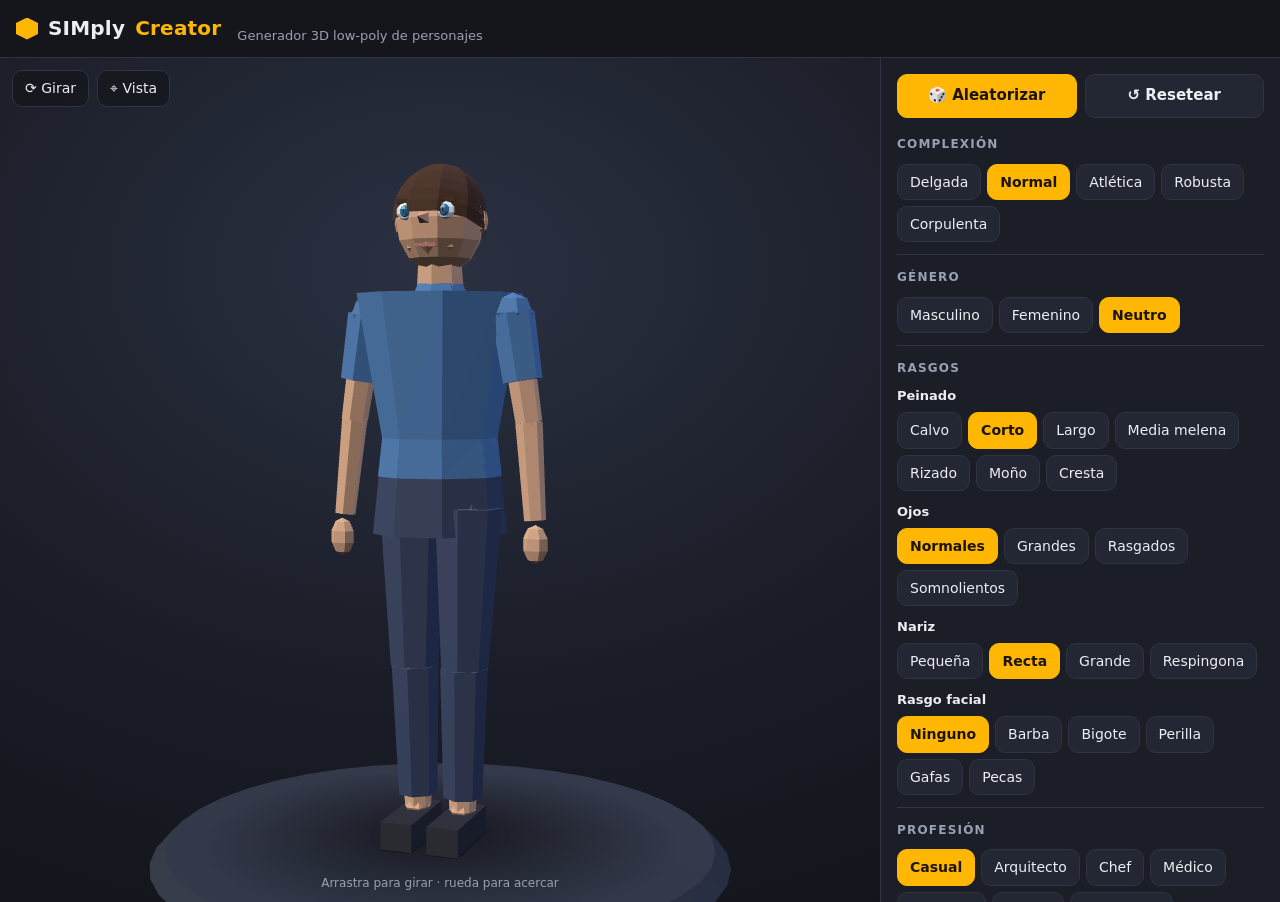
==== index.html @ 9134dbb1 "Añade SIMply Creator: generador 3D low-poly con exportación DXF/SVG - Escena Three.js con vista inte" ====
<!doctype html>
<html lang="es">
<head>
  <meta charset="utf-8">
  <meta name="viewport" content="width=device-width, initial-scale=1, viewport-fit=cover">
  <title>SIMply Creator</title>
  <meta name="description" content="Generador 3D low-poly de personajes: complexión, rasgos, género y profesión. Exporta a DXF y SVG.">
  <link rel="icon" href="data:image/svg+xml,%3Csvg xmlns='http://www.w3.org/2000/svg' viewBox='0 0 32 32'%3E%3Crect width='32' height='32' rx='8' fill='%23ffb703'/%3E%3Cpath d='M16 6l8 4.5v9L16 24l-8-4.5v-9z' fill='none' stroke='%2314161b' stroke-width='2.2' stroke-linejoin='round'/%3E%3C/svg%3E">
  <link rel="stylesheet" href="css/style.css">
  <script type="importmap">
  {
    "imports": {
      "three": "./js/vendor/three.module.js",
      "three/addons/": "./js/vendor/addons/"
    }
  }
  </script>
</head>
<body>
  <div class="app">
    <header class="topbar">
      <h1><span class="logo" aria-hidden="true"></span>SIMply <em>Creator</em></h1>
      <p class="tag">Generador 3D low-poly de personajes</p>
    </header>

    <main class="layout">
      <!-- Vista 3D interactiva -->
      <section class="stage" aria-label="Vista 3D del personaje">
        <div id="viewport" class="viewport" role="img" aria-label="Personaje 3D. Arrastra para girar, rueda para acercar."></div>
        <div class="stage-hud">
          <button id="btn-spin" class="chip hud" aria-pressed="false" title="Giro automático">⟳ Girar</button>
          <button id="btn-view" class="chip hud" title="Volver a la vista inicial">⌖ Vista</button>
        </div>
        <p class="hint">Arrastra para girar · rueda para acercar</p>
        <div id="toast" class="toast" role="status" aria-live="polite"></div>
      </section>

      <!-- Controles -->
      <aside class="panel" aria-label="Opciones del personaje">
        <div class="actions">
          <button id="btn-random" class="btn primary">🎲 Aleatorizar</button>
          <button id="btn-reset" class="btn">↺ Resetear</button>
        </div>

        <div id="controls" class="controls"><!-- generado por main.js --></div>

        <section class="group" aria-labelledby="h-colors">
          <h2 id="h-colors">Colores</h2>
          <div id="colors" class="colors"></div>
        </section>

        <section class="group export" aria-labelledby="h-export">
          <h2 id="h-export">Exportar</h2>
          <div class="actions">
            <button id="btn-dxf" class="btn">⬇ DXF <small>CAD · 3DFACE · mm</small></button>
            <button id="btn-svg" class="btn">⬇ SVG <small>vector · vista actual</small></button>
          </div>
        </section>
      </aside>
    </main>
  </div>

  <script type="module" src="js/main.js"></script>
</body>
</html>
---- css/style.css ----
:root {
  --bg: #14161b;
  --panel: #1b1e26;
  --panel-2: #232733;
  --line: #2f3442;
  --text: #eceef3;
  --muted: #98a0b3;
  --accent: #ffb703;
  --accent-ink: #1a1400;
  --radius: 12px;
  color-scheme: dark;
}
* { box-sizing: border-box; }
html, body { height: 100%; }
body {
  margin: 0;
  background: var(--bg);
  color: var(--text);
  font: 15px/1.45 system-ui, -apple-system, "Segoe UI", Roboto, sans-serif;
  -webkit-font-smoothing: antialiased;
}

.app { min-height: 100%; display: flex; flex-direction: column; }

.topbar {
  display: flex; align-items: baseline; gap: 16px;
  padding: 14px max(16px, env(safe-area-inset-left)) 12px;
  border-bottom: 1px solid var(--line);
}
.topbar h1 { margin: 0; font-size: 20px; letter-spacing: .2px; display: flex; align-items: center; gap: 10px; }
.topbar h1 em { font-style: normal; color: var(--accent); }
.logo {
  width: 22px; height: 22px; flex: none;
  background: var(--accent);
  clip-path: polygon(50% 0, 100% 25%, 100% 75%, 50% 100%, 0 75%, 0 25%);
}
.tag { margin: 0; color: var(--muted); font-size: 13px; }

.layout { flex: 1; display: grid; grid-template-columns: minmax(0, 1fr) 400px; min-height: 0; }

/* ---------- Escenario ---------- */
.stage { position: relative; min-height: 420px; background:
  radial-gradient(120% 90% at 50% 25%, #2b3142 0%, #1a1d27 55%, #12141a 100%); }
.viewport { position: absolute; inset: 0; touch-action: none; }
.viewport canvas { display: block; width: 100%; height: 100%; cursor: grab; }
.viewport canvas:active { cursor: grabbing; }
.stage-hud { position: absolute; top: 12px; left: 12px; display: flex; gap: 8px; }
.hint { position: absolute; left: 0; right: 0; bottom: 10px; margin: 0; text-align: center; color: var(--muted); font-size: 12px; pointer-events: none; }
.toast {
  position: absolute; left: 50%; bottom: 40px; transform: translate(-50%, 12px);
  background: var(--panel-2); border: 1px solid var(--line); color: var(--text);
  padding: 8px 14px; border-radius: 999px; font-size: 13px; opacity: 0; pointer-events: none;
  transition: opacity .25s, transform .25s; white-space: nowrap; max-width: 92%; overflow: hidden; text-overflow: ellipsis;
}
.toast.show { opacity: 1; transform: translate(-50%, 0); }

/* ---------- Panel ---------- */
.panel {
  background: var(--panel); border-left: 1px solid var(--line);
  padding: 16px; overflow-y: auto; max-height: calc(100vh - 56px);
  display: flex; flex-direction: column; gap: 18px;
}
.actions { display: flex; gap: 8px; flex-wrap: wrap; }
.actions .btn { flex: 1 1 140px; }

.btn, .chip {
  font: inherit; color: var(--text); background: var(--panel-2);
  border: 1px solid var(--line); border-radius: 10px; cursor: pointer;
  transition: background .15s, border-color .15s, transform .08s;
}
.btn { padding: 10px 14px; font-weight: 600; display: flex; flex-direction: column; align-items: center; gap: 2px; min-height: 44px; justify-content: center; }
.btn small { font-weight: 400; color: var(--muted); font-size: 11px; }
.btn:hover, .chip:hover { border-color: #4a5166; background: #2a2f3d; }
.btn:active, .chip:active { transform: scale(.97); }
.btn.primary { background: var(--accent); color: var(--accent-ink); border-color: var(--accent); }
.btn.primary:hover { background: #ffc233; }
:focus-visible { outline: 2px solid var(--accent); outline-offset: 2px; }

.chip { padding: 7px 12px; font-size: 14px; min-height: 36px; }
.chip[aria-pressed="true"] { background: var(--accent); color: var(--accent-ink); border-color: var(--accent); font-weight: 600; }
.chip.hud { background: rgba(20, 22, 27, .7); backdrop-filter: blur(6px); }
.chip.hud[aria-pressed="true"] { background: var(--accent); }

.cat { border-top: 1px solid var(--line); padding-top: 14px; }
.cat:first-child { border-top: 0; padding-top: 0; }
.cat > h2, .group > h2 { margin: 0 0 10px; font-size: 12px; text-transform: uppercase; letter-spacing: 1.2px; color: var(--muted); }
.subgroup { margin-bottom: 12px; }
.subgroup > h3 { margin: 0 0 6px; font-size: 13px; font-weight: 600; }
.options { display: flex; flex-wrap: wrap; gap: 6px; }

.group { border-top: 1px solid var(--line); padding-top: 14px; }
.colors { display: grid; grid-template-columns: repeat(3, 1fr); gap: 8px; }
.color { display: flex; flex-direction: column; gap: 4px; font-size: 12px; color: var(--muted); }
.color input { width: 100%; height: 36px; padding: 0; border: 1px solid var(--line); border-radius: 8px; background: none; cursor: pointer; }
.color input::-webkit-color-swatch-wrapper { padding: 2px; }
.color input::-webkit-color-swatch { border: 0; border-radius: 6px; }

/* ---------- Móvil ---------- */
@media (max-width: 860px) {
  .layout { grid-template-columns: 1fr; grid-template-rows: 58vh auto; }
  .stage { min-height: 0; }
  .panel { max-height: none; border-left: 0; border-top: 1px solid var(--line); padding-bottom: max(16px, env(safe-area-inset-bottom)); }
  .tag { display: none; }
}

@media (prefers-reduced-motion: reduce) {
  * { transition: none !important; }
}
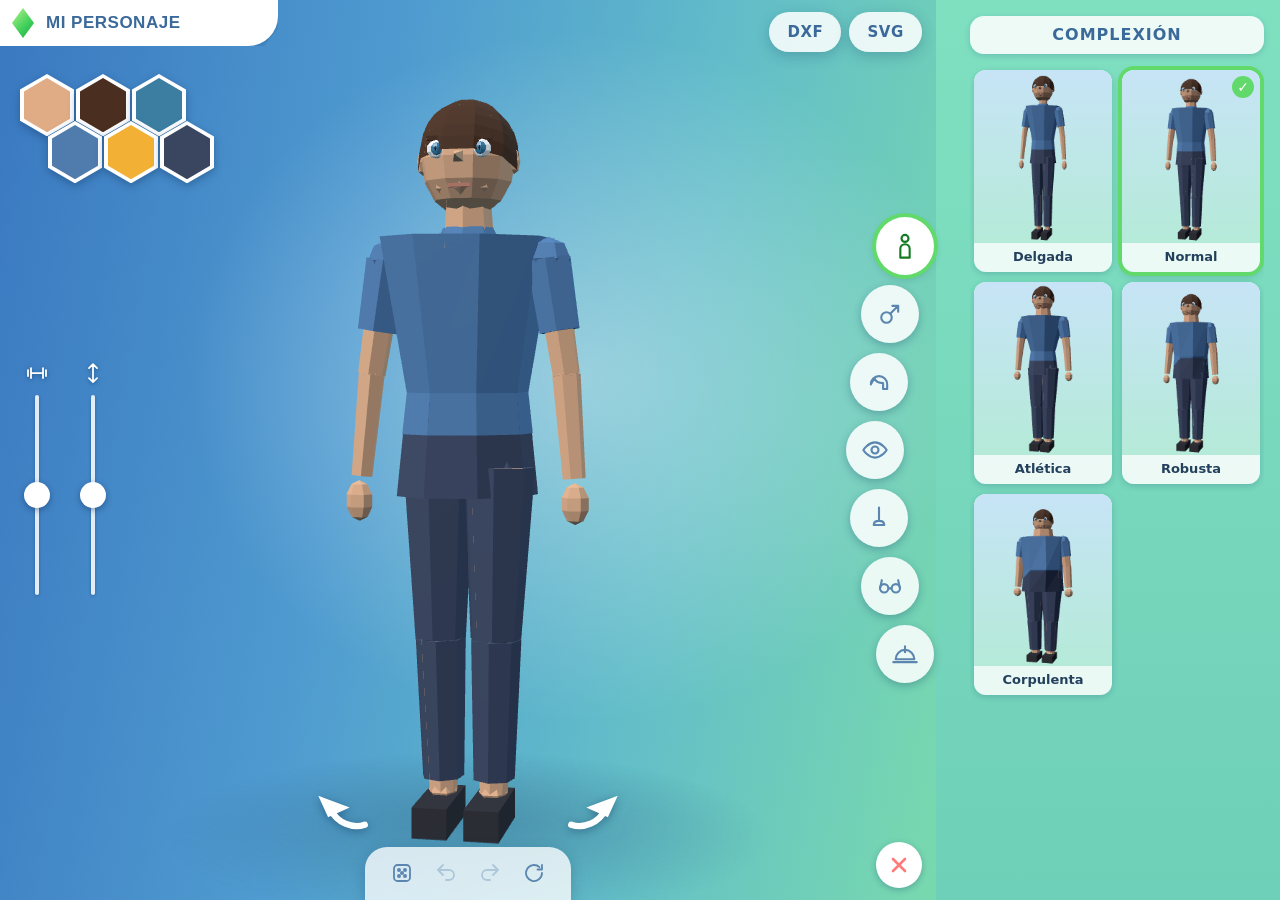
==== commit a1d5b6cc: "Rediseña la interfaz al estilo creador de personajes Arco de categorías, panel de tarjetas con minia" ====
--- a/index.html
+++ b/index.html
@@ -5,59 +5,83 @@
   <meta name="viewport" content="width=device-width, initial-scale=1, viewport-fit=cover">
   <title>SIMply Creator</title>
   <meta name="description" content="Generador 3D low-poly de personajes: complexión, rasgos, género y profesión. Exporta a DXF y SVG.">
-  <link rel="icon" href="data:image/svg+xml,%3Csvg xmlns='http://www.w3.org/2000/svg' viewBox='0 0 32 32'%3E%3Crect width='32' height='32' rx='8' fill='%23ffb703'/%3E%3Cpath d='M16 6l8 4.5v9L16 24l-8-4.5v-9z' fill='none' stroke='%2314161b' stroke-width='2.2' stroke-linejoin='round'/%3E%3C/svg%3E">
+  <link rel="icon" href="data:image/svg+xml,%3Csvg xmlns='http://www.w3.org/2000/svg' viewBox='0 0 32 32'%3E%3Cpath d='M16 2l9 14-9 14-9-14z' fill='%2362d96b'/%3E%3C/svg%3E">
   <link rel="stylesheet" href="css/style.css">
   <script type="importmap">
-  {
-    "imports": {
-      "three": "./js/vendor/three.module.js",
-      "three/addons/": "./js/vendor/addons/"
-    }
-  }
+  { "imports": { "three": "./js/vendor/three.module.js", "three/addons/": "./js/vendor/addons/" } }
   </script>
 </head>
 <body>
-  <div class="app">
-    <header class="topbar">
-      <h1><span class="logo" aria-hidden="true"></span>SIMply <em>Creator</em></h1>
-      <p class="tag">Generador 3D low-poly de personajes</p>
-    </header>
+  <svg width="0" height="0" style="position:absolute" aria-hidden="true">
+    <defs>
+      <symbol id="i-complexion" viewBox="0 0 24 24"><circle cx="12" cy="5.5" r="3"/><path d="M8 22v-7.5a4 4 0 0 1 8 0V22M8.5 22h7"/></symbol>
+      <symbol id="i-gender" viewBox="0 0 24 24"><circle cx="9" cy="15" r="4.5"/><path d="M12.4 11.6L19 5m-5 0h5v5"/></symbol>
+      <symbol id="i-hair" viewBox="0 0 24 24"><path d="M5 14a7 7 0 0 1 14 0v4h-3.5v-5c-3.5 0-6.5-1.5-7.5-4.5C7 11 6 12.5 5 14z"/></symbol>
+      <symbol id="i-eyes" viewBox="0 0 24 24"><path d="M2 12s4-6.5 10-6.5S22 12 22 12s-4 6.5-10 6.5S2 12 2 12z"/><circle cx="12" cy="12" r="3"/></symbol>
+      <symbol id="i-nose" viewBox="0 0 24 24"><path d="M12 3v11.5c-3 0-4.5 1.5-4.5 3.5h9c0-2-1.5-3.5-4.5-3.5"/></symbol>
+      <symbol id="i-facial" viewBox="0 0 24 24"><circle cx="7" cy="14" r="3.6"/><circle cx="17" cy="14" r="3.6"/><path d="M10.6 14h2.8M3.6 13.5L5 7m15.4 6.5L19 7"/></symbol>
+      <symbol id="i-profession" viewBox="0 0 24 24"><path d="M4 16.5a8 8 0 0 1 16 0z"/><path d="M2 19h20M12 5.5v5"/></symbol>
+      <symbol id="i-dice" viewBox="0 0 24 24"><rect x="4" y="4" width="16" height="16" rx="3.5"/><circle cx="9" cy="9" r="1.1" fill="currentColor"/><circle cx="15" cy="15" r="1.1" fill="currentColor"/><circle cx="12" cy="12" r="1.1" fill="currentColor"/><circle cx="15" cy="9" r="1.1" fill="currentColor"/><circle cx="9" cy="15" r="1.1" fill="currentColor"/></symbol>
+      <symbol id="i-undo" viewBox="0 0 24 24"><path d="M9 7L4 12l5 5M4.5 12H15a5 5 0 0 1 0 10h-3" transform="translate(0 -3)"/></symbol>
+      <symbol id="i-redo" viewBox="0 0 24 24"><path d="M15 7l5 5-5 5M19.5 12H9a5 5 0 0 0 0 10h3" transform="translate(0 -3)"/></symbol>
+      <symbol id="i-spin" viewBox="0 0 24 24"><path d="M20 12a8 8 0 1 1-2.5-5.8M20 4v4.5h-4.5"/></symbol>
+      <symbol id="i-weight" viewBox="0 0 24 24"><path d="M3 9v6M6 7v10M18 7v10M21 9v6M6 12h12"/></symbol>
+      <symbol id="i-height" viewBox="0 0 24 24"><path d="M12 3v18M8 7l4-4 4 4M8 17l4 4 4-4"/></symbol>
+      <symbol id="i-close" viewBox="0 0 24 24"><path d="M6 6l12 12M18 6L6 18"/></symbol>
+      <symbol id="i-arrow" viewBox="0 0 64 48"><path d="M44 36C32 40 18 34 12 22" /><path d="M6 14l5 11 11-5z" fill="currentColor"/></symbol>
+    </defs>
+  </svg>
 
-    <main class="layout">
-      <!-- Vista 3D interactiva -->
-      <section class="stage" aria-label="Vista 3D del personaje">
-        <div id="viewport" class="viewport" role="img" aria-label="Personaje 3D. Arrastra para girar, rueda para acercar."></div>
-        <div class="stage-hud">
-          <button id="btn-spin" class="chip hud" aria-pressed="false" title="Giro automático">⟳ Girar</button>
-          <button id="btn-view" class="chip hud" title="Volver a la vista inicial">⌖ Vista</button>
-        </div>
-        <p class="hint">Arrastra para girar · rueda para acercar</p>
-        <div id="toast" class="toast" role="status" aria-live="polite"></div>
+  <div class="sim">
+    <!-- ================= Escenario ================= -->
+    <main class="stage">
+      <div id="viewport" class="viewport" role="img" aria-label="Personaje 3D. Arrastra para girar, rueda para acercar."></div>
+
+      <header class="name-pill">
+        <span class="plumb" aria-hidden="true"></span>
+        <input id="name" type="text" value="Mi personaje" maxlength="28" aria-label="Nombre del personaje" spellcheck="false">
+      </header>
+
+      <div id="hexes" class="hexes" role="group" aria-label="Colores"></div>
+
+      <div class="sliders" role="group" aria-label="Cuerpo">
+        <label class="slider"><svg class="ic"><use href="#i-weight"/></svg>
+          <input id="s-weight" type="range" min="-1" max="1" step="0.01" value="0" orient="vertical" aria-label="Peso">
+        </label>
+        <label class="slider"><svg class="ic"><use href="#i-height"/></svg>
+          <input id="s-stature" type="range" min="-1" max="1" step="0.01" value="0" orient="vertical" aria-label="Estatura">
+        </label>
+      </div>
+
+      <div class="top-actions">
+        <button id="btn-dxf" class="pill" title="Exportar DXF (CAD, 3DFACE, mm)">DXF</button>
+        <button id="btn-svg" class="pill" title="Exportar SVG (vector, vista actual)">SVG</button>
+      </div>
+
+      <div class="rot">
+        <button id="rot-l" class="arrow" aria-label="Girar a la izquierda"><svg viewBox="0 0 64 48"><use href="#i-arrow"/></svg></button>
+        <button id="rot-r" class="arrow flip" aria-label="Girar a la derecha"><svg viewBox="0 0 64 48"><use href="#i-arrow"/></svg></button>
+      </div>
+
+      <div class="bar" role="toolbar" aria-label="Acciones">
+        <button id="btn-random" class="round sm" title="Aleatorizar"><svg class="ic"><use href="#i-dice"/></svg></button>
+        <button id="btn-undo" class="round sm" title="Deshacer" disabled><svg class="ic"><use href="#i-undo"/></svg></button>
+        <button id="btn-redo" class="round sm" title="Rehacer" disabled><svg class="ic"><use href="#i-redo"/></svg></button>
+        <button id="btn-spin" class="round sm" aria-pressed="false" title="Giro automático"><svg class="ic"><use href="#i-spin"/></svg></button>
+      </div>
+
+      <button id="btn-reset" class="round cancel" title="Resetear"><svg class="ic"><use href="#i-close"/></svg></button>
+      <div id="toast" class="toast" role="status" aria-live="polite"></div>
+    </main>
+
+    <!-- ================= Categorías + panel ================= -->
+    <aside class="side">
+      <nav id="arc" class="arc" aria-label="Categorías"></nav>
+      <section class="panel" aria-live="polite">
+        <h2 id="panel-title">Complexión</h2>
+        <div id="grid" class="grid" role="listbox"></div>
       </section>
-
-      <!-- Controles -->
-      <aside class="panel" aria-label="Opciones del personaje">
-        <div class="actions">
-          <button id="btn-random" class="btn primary">🎲 Aleatorizar</button>
-          <button id="btn-reset" class="btn">↺ Resetear</button>
-        </div>
-
-        <div id="controls" class="controls"><!-- generado por main.js --></div>
-
-        <section class="group" aria-labelledby="h-colors">
-          <h2 id="h-colors">Colores</h2>
-          <div id="colors" class="colors"></div>
-        </section>
-
-        <section class="group export" aria-labelledby="h-export">
-          <h2 id="h-export">Exportar</h2>
-          <div class="actions">
-            <button id="btn-dxf" class="btn">⬇ DXF <small>CAD · 3DFACE · mm</small></button>
-            <button id="btn-svg" class="btn">⬇ SVG <small>vector · vista actual</small></button>
-          </div>
-        </section>
-      </aside>
-    </main>
+    </aside>
   </div>
 
   <script type="module" src="js/main.js"></script>
--- a/css/style.css
+++ b/css/style.css
@@ -1,108 +1,206 @@
 :root {
-  --bg: #14161b;
-  --panel: #1b1e26;
-  --panel-2: #232733;
-  --line: #2f3442;
-  --text: #eceef3;
-  --muted: #98a0b3;
-  --accent: #ffb703;
-  --accent-ink: #1a1400;
-  --radius: 12px;
-  color-scheme: dark;
-}
+  --blue: #3f7fc4;
+  --teal: #5fb7cf;
+  --mint: #79d8b0;
+  --ink: #23405c;
+  --muted: #5d7a93;
+  --glass: rgba(255, 255, 255, .62);
+  --glass-strong: rgba(255, 255, 255, .86);
+  --green: #62d96b;
+  --green-ink: #137a22;
+  --danger: #ff7a7a;
+  --shadow: 0 4px 14px rgba(20, 60, 100, .25);
+  color-scheme: light;
+}
+
 * { box-sizing: border-box; }
-html, body { height: 100%; }
+html, body { height: 100%; margin: 0; overflow: hidden; }
 body {
-  margin: 0;
-  background: var(--bg);
-  color: var(--text);
-  font: 15px/1.45 system-ui, -apple-system, "Segoe UI", Roboto, sans-serif;
+  font: 15px/1.4 "Segoe UI", system-ui, -apple-system, Roboto, "Helvetica Neue", sans-serif;
+  color: var(--ink);
+  background: var(--blue);
   -webkit-font-smoothing: antialiased;
 }
-
-.app { min-height: 100%; display: flex; flex-direction: column; }
-
-.topbar {
-  display: flex; align-items: baseline; gap: 16px;
-  padding: 14px max(16px, env(safe-area-inset-left)) 12px;
-  border-bottom: 1px solid var(--line);
-}
-.topbar h1 { margin: 0; font-size: 20px; letter-spacing: .2px; display: flex; align-items: center; gap: 10px; }
-.topbar h1 em { font-style: normal; color: var(--accent); }
-.logo {
-  width: 22px; height: 22px; flex: none;
-  background: var(--accent);
-  clip-path: polygon(50% 0, 100% 25%, 100% 75%, 50% 100%, 0 75%, 0 25%);
-}
-.tag { margin: 0; color: var(--muted); font-size: 13px; }
-
-.layout { flex: 1; display: grid; grid-template-columns: minmax(0, 1fr) 400px; min-height: 0; }
-
-/* ---------- Escenario ---------- */
-.stage { position: relative; min-height: 420px; background:
-  radial-gradient(120% 90% at 50% 25%, #2b3142 0%, #1a1d27 55%, #12141a 100%); }
+button { font: inherit; color: inherit; cursor: pointer; }
+:focus-visible { outline: 3px solid #fff; outline-offset: 2px; box-shadow: 0 0 0 5px rgba(35, 64, 92, .5); }
+.ic { width: 24px; height: 24px; fill: none; stroke: currentColor; stroke-width: 1.8; stroke-linecap: round; stroke-linejoin: round; }
+
+/* ---------- Estructura ---------- */
+.sim { height: 100%; display: grid; grid-template-columns: minmax(0, 1fr) auto; }
+
+.stage {
+  position: relative; min-width: 0; overflow: hidden;
+  background:
+    radial-gradient(60% 55% at 62% 42%, rgba(255, 255, 255, .38), rgba(255, 255, 255, 0) 70%),
+    linear-gradient(100deg, #3a78c0 0%, #4f9bd0 38%, #62bdc9 68%, #78d9ae 100%);
+}
 .viewport { position: absolute; inset: 0; touch-action: none; }
 .viewport canvas { display: block; width: 100%; height: 100%; cursor: grab; }
 .viewport canvas:active { cursor: grabbing; }
-.stage-hud { position: absolute; top: 12px; left: 12px; display: flex; gap: 8px; }
-.hint { position: absolute; left: 0; right: 0; bottom: 10px; margin: 0; text-align: center; color: var(--muted); font-size: 12px; pointer-events: none; }
+
+/* ---------- Nombre ---------- */
+.name-pill {
+  position: absolute; top: 0; left: 0; z-index: 3;
+  display: flex; align-items: center; gap: 10px;
+  padding: 8px 34px 8px 12px; background: #fff;
+  border-radius: 0 0 30px 0; box-shadow: var(--shadow);
+  clip-path: polygon(0 0, 100% 0, 100% 62%, calc(100% - 14px) 100%, 0 100%);
+}
+.plumb {
+  width: 22px; height: 30px; flex: none;
+  background: linear-gradient(135deg, #b6f58a, #3fcf5a 60%, #20a845);
+  clip-path: polygon(50% 0, 100% 50%, 50% 100%, 0 50%);
+  filter: drop-shadow(0 1px 1px rgba(0, 0, 0, .3));
+}
+.name-pill input {
+  border: 0; background: none; font-size: 17px; font-weight: 700; letter-spacing: .5px;
+  text-transform: uppercase; color: #3b6a9a; width: 200px; max-width: 46vw;
+}
+.name-pill input:focus { outline: 0; }
+.name-pill:focus-within { box-shadow: 0 0 0 3px var(--green), var(--shadow); }
+
+/* ---------- Hexágonos de color ---------- */
+.hexes { position: absolute; top: 74px; left: 20px; z-index: 2; width: 190px; height: 120px; }
+.hex {
+  --size: 54px;
+  position: absolute; width: var(--size); height: calc(var(--size) * 1.1547); cursor: pointer;
+  filter: drop-shadow(0 3px 4px rgba(10, 40, 80, .35));
+  transition: transform .15s;
+}
+.hex:hover { transform: translateY(-2px) scale(1.06); }
+.hex .shape {
+  position: absolute; inset: 0; background: #fff;
+  clip-path: polygon(50% 0, 100% 25%, 100% 75%, 50% 100%, 0 75%, 0 25%);
+}
+.hex .fill {
+  position: absolute; inset: 4px; background: var(--c, #ccc);
+  clip-path: polygon(50% 0, 100% 25%, 100% 75%, 50% 100%, 0 75%, 0 25%);
+}
+.hex span {
+  position: absolute; left: 0; right: 0; bottom: -17px; text-align: center; font-size: 11px; font-weight: 700;
+  color: #fff; text-shadow: 0 1px 2px rgba(0, 40, 80, .7); pointer-events: none;
+}
+.hex input { position: absolute; inset: 0; width: 100%; height: 100%; opacity: 0; cursor: pointer; border: 0; padding: 0; }
+.hex:focus-within .shape { background: var(--green); }
+
+/* ---------- Sliders verticales ---------- */
+.sliders { position: absolute; left: 22px; top: 50%; transform: translateY(-38%); display: flex; gap: 26px; z-index: 2; }
+.slider { display: flex; flex-direction: column; align-items: center; gap: 10px; color: #fff; }
+.slider .ic { filter: drop-shadow(0 1px 2px rgba(0, 40, 80, .5)); }
+.slider input {
+  -webkit-appearance: none; appearance: none; background: transparent;
+  writing-mode: vertical-lr; direction: rtl; width: 30px; height: 200px; margin: 0; cursor: pointer;
+}
+.slider input::-webkit-slider-runnable-track { width: 4px; border-radius: 4px; background: rgba(255, 255, 255, .85); box-shadow: 0 1px 3px rgba(0, 40, 80, .35); }
+.slider input::-moz-range-track { width: 4px; border-radius: 4px; background: rgba(255, 255, 255, .85); }
+.slider input::-webkit-slider-thumb {
+  -webkit-appearance: none; width: 26px; height: 26px; margin-left: -11px; border-radius: 50%;
+  background: #fff; border: 0; box-shadow: 0 2px 6px rgba(10, 40, 80, .45);
+}
+.slider input::-moz-range-thumb { width: 26px; height: 26px; border-radius: 50%; background: #fff; border: 0; box-shadow: 0 2px 6px rgba(10, 40, 80, .45); }
+
+/* ---------- Esquinas y barras ---------- */
+.top-actions { position: absolute; top: 12px; right: 14px; display: flex; gap: 8px; z-index: 3; }
+.pill {
+  border: 0; height: 40px; padding: 0 18px; border-radius: 20px; background: var(--glass-strong);
+  font-weight: 800; letter-spacing: .6px; color: #3b6a9a; box-shadow: var(--shadow); transition: transform .1s, background .15s;
+}
+.pill:hover { background: #fff; transform: translateY(-1px); }
+.pill:active { transform: scale(.96); }
+
+.rot { position: absolute; left: 50%; bottom: 62px; transform: translateX(-50%); width: min(300px, 80%); display: flex; justify-content: space-between; z-index: 2; pointer-events: none; }
+.arrow { pointer-events: auto; border: 0; background: none; color: #fff; width: 68px; height: 52px; padding: 0; filter: drop-shadow(0 2px 4px rgba(10, 50, 90, .45)); transition: transform .1s; }
+.arrow svg { width: 100%; height: 100%; fill: none; stroke: currentColor; stroke-width: 6; stroke-linecap: round; }
+.arrow.flip svg { transform: scaleX(-1); }
+.arrow:active { transform: scale(.9); }
+
+.bar {
+  position: absolute; left: 50%; bottom: 0; transform: translateX(-50%); z-index: 3;
+  display: flex; gap: 6px; padding: 7px 18px 8px; background: rgba(255, 255, 255, .78);
+  border-radius: 22px 22px 0 0; box-shadow: var(--shadow);
+}
+.round {
+  display: grid; place-items: center; border: 0; border-radius: 50%; background: #fff; color: #5b86b0;
+  box-shadow: 0 2px 6px rgba(20, 60, 100, .3); transition: transform .1s, background .15s, color .15s;
+}
+.round.sm { width: 38px; height: 38px; background: transparent; box-shadow: none; }
+.round.sm:hover { background: rgba(98, 217, 107, .25); }
+.round:active { transform: scale(.92); }
+.round:disabled { opacity: .35; cursor: default; }
+.round[aria-pressed="true"] { background: var(--green); color: #fff; }
+.cancel { position: absolute; right: 14px; bottom: 12px; z-index: 3; width: 46px; height: 46px; background: #fff; color: var(--danger); }
+.cancel .ic { stroke-width: 2.6; }
+.cancel:hover { background: var(--danger); color: #fff; }
+
 .toast {
-  position: absolute; left: 50%; bottom: 40px; transform: translate(-50%, 12px);
-  background: var(--panel-2); border: 1px solid var(--line); color: var(--text);
-  padding: 8px 14px; border-radius: 999px; font-size: 13px; opacity: 0; pointer-events: none;
-  transition: opacity .25s, transform .25s; white-space: nowrap; max-width: 92%; overflow: hidden; text-overflow: ellipsis;
+  position: absolute; left: 50%; bottom: 66px; transform: translate(-50%, 10px); z-index: 4;
+  background: var(--glass-strong); color: var(--ink); padding: 8px 16px; border-radius: 999px; font-size: 13px; font-weight: 600;
+  box-shadow: var(--shadow); opacity: 0; pointer-events: none; transition: opacity .25s, transform .25s; max-width: 92%; white-space: nowrap; overflow: hidden; text-overflow: ellipsis;
 }
 .toast.show { opacity: 1; transform: translate(-50%, 0); }
 
-/* ---------- Panel ---------- */
-.panel {
-  background: var(--panel); border-left: 1px solid var(--line);
-  padding: 16px; overflow-y: auto; max-height: calc(100vh - 56px);
-  display: flex; flex-direction: column; gap: 18px;
-}
-.actions { display: flex; gap: 8px; flex-wrap: wrap; }
-.actions .btn { flex: 1 1 140px; }
-
-.btn, .chip {
-  font: inherit; color: var(--text); background: var(--panel-2);
-  border: 1px solid var(--line); border-radius: 10px; cursor: pointer;
-  transition: background .15s, border-color .15s, transform .08s;
-}
-.btn { padding: 10px 14px; font-weight: 600; display: flex; flex-direction: column; align-items: center; gap: 2px; min-height: 44px; justify-content: center; }
-.btn small { font-weight: 400; color: var(--muted); font-size: 11px; }
-.btn:hover, .chip:hover { border-color: #4a5166; background: #2a2f3d; }
-.btn:active, .chip:active { transform: scale(.97); }
-.btn.primary { background: var(--accent); color: var(--accent-ink); border-color: var(--accent); }
-.btn.primary:hover { background: #ffc233; }
-:focus-visible { outline: 2px solid var(--accent); outline-offset: 2px; }
-
-.chip { padding: 7px 12px; font-size: 14px; min-height: 36px; }
-.chip[aria-pressed="true"] { background: var(--accent); color: var(--accent-ink); border-color: var(--accent); font-weight: 600; }
-.chip.hud { background: rgba(20, 22, 27, .7); backdrop-filter: blur(6px); }
-.chip.hud[aria-pressed="true"] { background: var(--accent); }
-
-.cat { border-top: 1px solid var(--line); padding-top: 14px; }
-.cat:first-child { border-top: 0; padding-top: 0; }
-.cat > h2, .group > h2 { margin: 0 0 10px; font-size: 12px; text-transform: uppercase; letter-spacing: 1.2px; color: var(--muted); }
-.subgroup { margin-bottom: 12px; }
-.subgroup > h3 { margin: 0 0 6px; font-size: 13px; font-weight: 600; }
-.options { display: flex; flex-wrap: wrap; gap: 6px; }
-
-.group { border-top: 1px solid var(--line); padding-top: 14px; }
-.colors { display: grid; grid-template-columns: repeat(3, 1fr); gap: 8px; }
-.color { display: flex; flex-direction: column; gap: 4px; font-size: 12px; color: var(--muted); }
-.color input { width: 100%; height: 36px; padding: 0; border: 1px solid var(--line); border-radius: 8px; background: none; cursor: pointer; }
-.color input::-webkit-color-swatch-wrapper { padding: 2px; }
-.color input::-webkit-color-swatch { border: 0; border-radius: 6px; }
-
-/* ---------- Móvil ---------- */
+/* ---------- Categorías (arco) + panel ---------- */
+.side { display: flex; height: 100%; min-height: 0; background: linear-gradient(180deg, #7fe0c0, #6fd0b9); box-shadow: -6px 0 18px rgba(10, 60, 80, .18); }
+.arc {
+  position: relative; width: 86px; flex: none; margin-left: -60px; z-index: 3; /* sobresale sobre el escenario */
+  display: flex; flex-direction: column; justify-content: center; gap: 10px; padding: 12px 0;
+}
+.cat {
+  --dx: 0px;
+  width: 58px; height: 58px; border: 0; border-radius: 50%; background: var(--glass-strong); color: #5b86b0;
+  display: grid; place-items: center; transform: translateX(var(--dx)); box-shadow: 0 3px 8px rgba(20, 60, 100, .3);
+  transition: transform .15s, background .15s, color .15s;
+}
+.cat .ic { width: 28px; height: 28px; }
+.cat:hover { background: #fff; }
+.cat[aria-pressed="true"] { background: #fff; color: var(--green-ink); box-shadow: 0 0 0 4px var(--green), 0 3px 8px rgba(20, 60, 100, .3); }
+.cat::after {
+  content: attr(data-label); position: absolute; right: calc(100% + 8px); top: 50%; transform: translateY(-50%);
+  background: rgba(35, 64, 92, .9); color: #fff; font-size: 12px; font-weight: 700; padding: 3px 9px; border-radius: 10px;
+  opacity: 0; pointer-events: none; white-space: nowrap; transition: opacity .15s;
+}
+.cat:hover::after, .cat:focus-visible::after { opacity: 1; }
+
+.panel { width: 318px; padding: 16px 16px 16px 8px; display: flex; flex-direction: column; min-height: 0; }
+.panel h2 {
+  margin: 0 0 12px; padding: 8px 14px; font-size: 16px; text-transform: uppercase; letter-spacing: 1px;
+  color: #3b6a9a; background: var(--glass-strong); border-radius: 14px; text-align: center; box-shadow: 0 2px 6px rgba(20, 60, 100, .18);
+}
+.grid {
+  flex: 1; overflow-y: auto; display: grid; grid-template-columns: 1fr 1fr; gap: 10px; align-content: start; grid-auto-rows: max-content; padding: 4px 4px 12px;
+  scrollbar-width: thin; scrollbar-color: rgba(255, 255, 255, .8) transparent;
+}
+.card {
+  position: relative; border: 0; padding: 0 0 6px; border-radius: 12px; background: var(--glass-strong); text-align: center;
+  box-shadow: 0 2px 6px rgba(20, 60, 100, .2); transition: transform .12s, box-shadow .15s;
+}
+.card:hover { transform: translateY(-2px); }
+.card img { display: block; border-radius: 12px 12px 0 0; width: 100%; height: auto; aspect-ratio: 4 / 5; object-fit: cover; background: linear-gradient(180deg, #c7e4f6, #b5ead8); }
+.card span { display: block; padding: 5px 4px 0; font-size: 13px; font-weight: 700; color: var(--ink); }
+.card[aria-selected="true"] { box-shadow: 0 0 0 4px var(--green), 0 3px 8px rgba(20, 60, 100, .3); }
+.card[aria-selected="true"]::after {
+  content: "✓"; position: absolute; top: 6px; right: 6px; width: 22px; height: 22px; border-radius: 50%;
+  background: var(--green); color: #fff; font-weight: 900; font-size: 14px; display: grid; place-items: center;
+}
+
+/* ---------- Móvil / estrecho ---------- */
 @media (max-width: 860px) {
-  .layout { grid-template-columns: 1fr; grid-template-rows: 58vh auto; }
-  .stage { min-height: 0; }
-  .panel { max-height: none; border-left: 0; border-top: 1px solid var(--line); padding-bottom: max(16px, env(safe-area-inset-bottom)); }
-  .tag { display: none; }
-}
-
-@media (prefers-reduced-motion: reduce) {
-  * { transition: none !important; }
-}
+  html, body { overflow: auto; }
+  .sim { height: auto; min-height: 100%; grid-template-columns: minmax(0, 1fr); grid-template-rows: 62vh auto; }
+  .side { min-width: 0; }
+  .stage { height: 62vh; }
+  .side { flex-direction: column; height: auto; box-shadow: 0 -6px 18px rgba(10, 60, 80, .18); }
+  .arc { width: auto; margin: 0; flex-direction: row; overflow-x: auto; justify-content: flex-start; padding: 12px 12px 4px; gap: 8px; }
+  .cat { transform: none !important; flex: none; width: 52px; height: 52px; }
+  .cat::after { display: none; }
+  .panel { width: auto; padding: 8px 12px 16px; max-height: 46vh; }
+  .grid { grid-template-columns: repeat(auto-fill, minmax(108px, 1fr)); }
+  .sliders { left: 10px; transform: translateY(-45%); gap: 14px; }
+  .slider input { height: 140px; }
+  .hexes { transform: scale(.82); transform-origin: top left; left: 10px; top: 62px; }
+  .rot { bottom: 56px; }
+  .top-actions { top: 10px; right: 10px; }
+  .name-pill input { width: 130px; font-size: 15px; }
+}
+
+@media (prefers-reduced-motion: reduce) { * { transition: none !important; } }
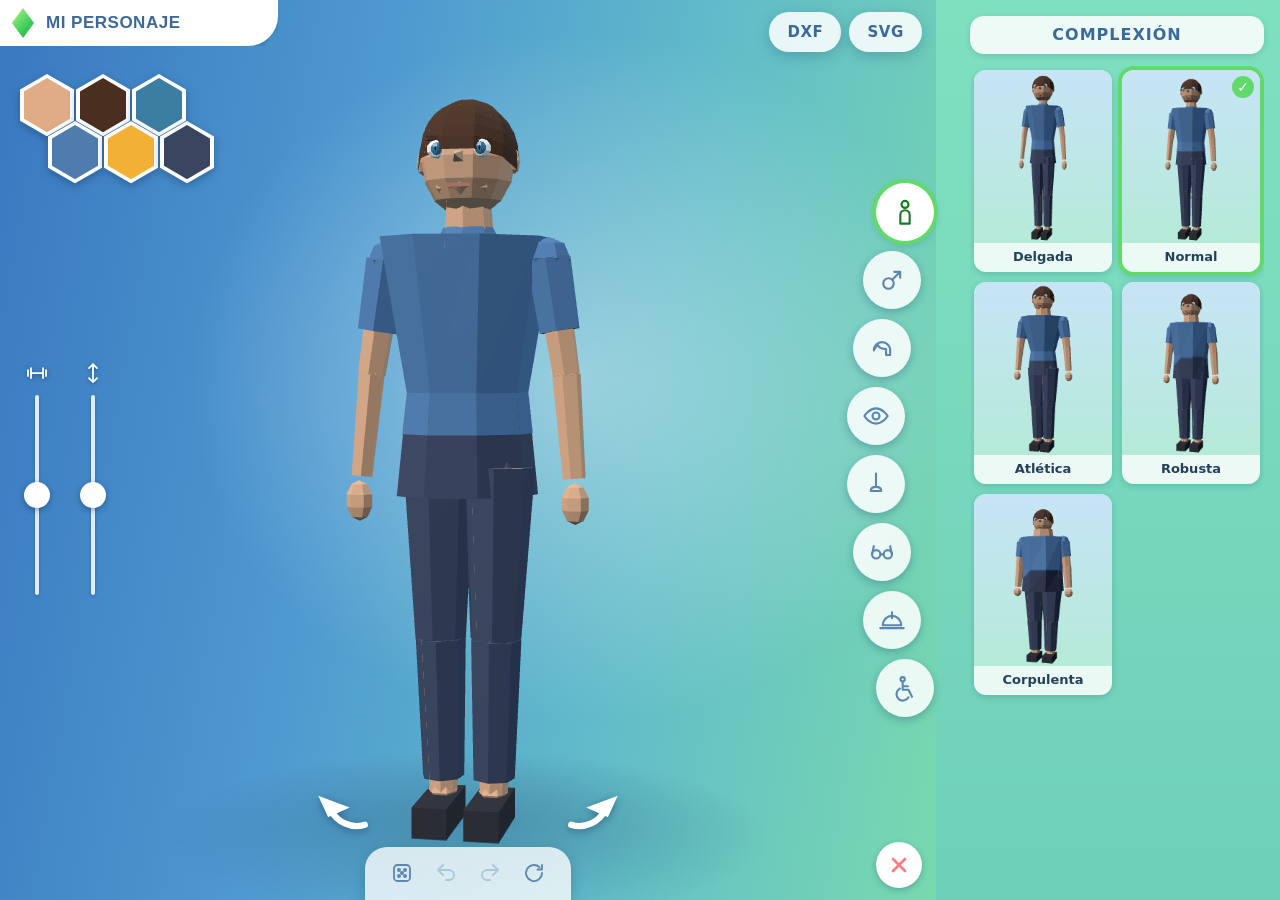
==== commit 72e52b1f: "Borradores: estilo lineal, movilidad reducida, interfaz y bloque AutoCAD - Nueva categoría Movilidad" ====
--- a/index.html
+++ b/index.html
@@ -21,6 +21,7 @@
       <symbol id="i-nose" viewBox="0 0 24 24"><path d="M12 3v11.5c-3 0-4.5 1.5-4.5 3.5h9c0-2-1.5-3.5-4.5-3.5"/></symbol>
       <symbol id="i-facial" viewBox="0 0 24 24"><circle cx="7" cy="14" r="3.6"/><circle cx="17" cy="14" r="3.6"/><path d="M10.6 14h2.8M3.6 13.5L5 7m15.4 6.5L19 7"/></symbol>
       <symbol id="i-profession" viewBox="0 0 24 24"><path d="M4 16.5a8 8 0 0 1 16 0z"/><path d="M2 19h20M12 5.5v5"/></symbol>
+      <symbol id="i-mobility" viewBox="0 0 24 24"><circle cx="10" cy="4.5" r="1.8"/><path d="M10 7.5v6h5l3 6M10 10.5h4.5"/><path d="M7.5 12.5a5.5 5.5 0 1 0 7.5 7.5"/></symbol>
       <symbol id="i-dice" viewBox="0 0 24 24"><rect x="4" y="4" width="16" height="16" rx="3.5"/><circle cx="9" cy="9" r="1.1" fill="currentColor"/><circle cx="15" cy="15" r="1.1" fill="currentColor"/><circle cx="12" cy="12" r="1.1" fill="currentColor"/><circle cx="15" cy="9" r="1.1" fill="currentColor"/><circle cx="9" cy="15" r="1.1" fill="currentColor"/></symbol>
       <symbol id="i-undo" viewBox="0 0 24 24"><path d="M9 7L4 12l5 5M4.5 12H15a5 5 0 0 1 0 10h-3" transform="translate(0 -3)"/></symbol>
       <symbol id="i-redo" viewBox="0 0 24 24"><path d="M15 7l5 5-5 5M19.5 12H9a5 5 0 0 0 0 10h3" transform="translate(0 -3)"/></symbol>
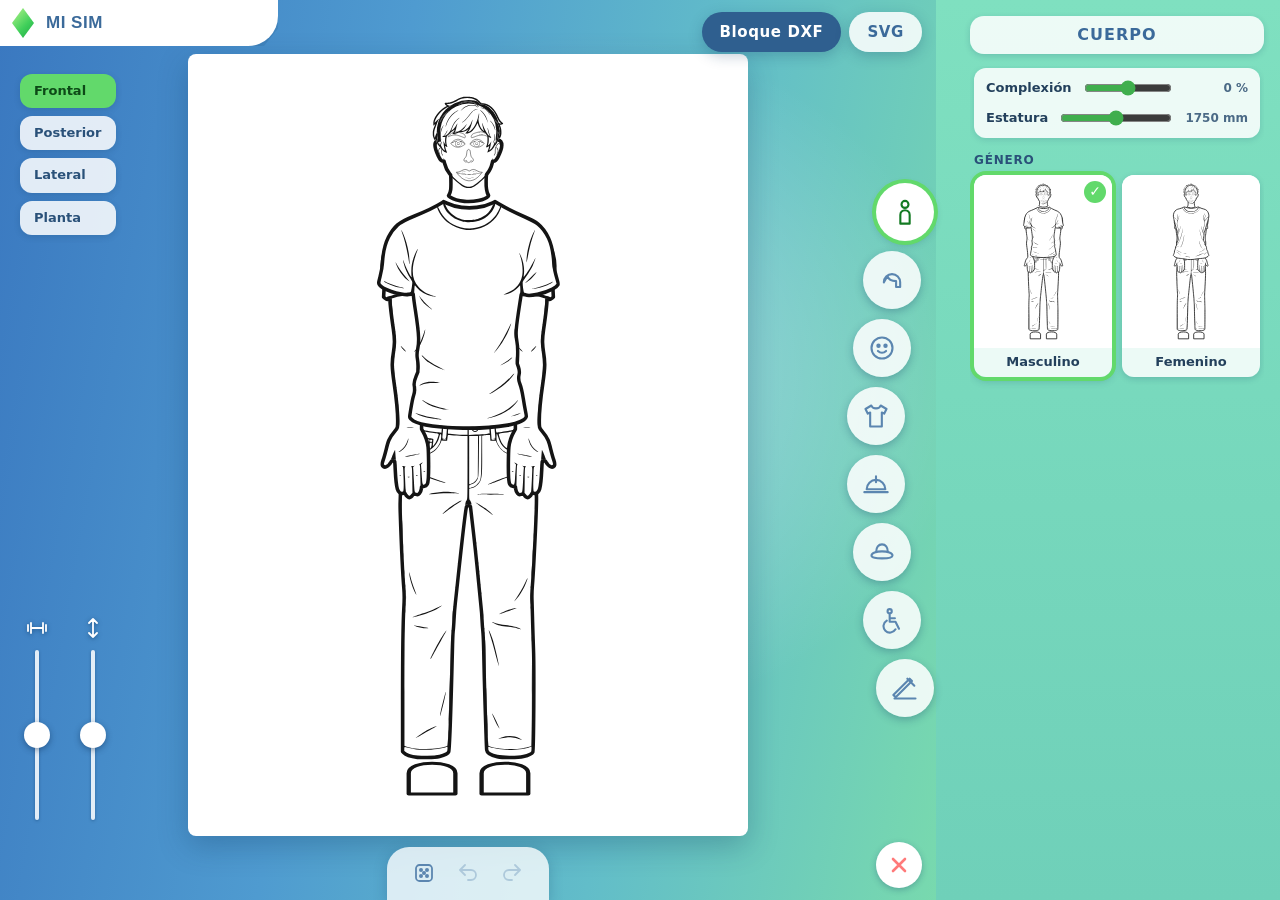
==== commit db5b3a0e: "Interfaz 2D del SIM con bloque de AutoCAD - index.html pasa a la versión 2D (la 3D queda en index-3d" ====
--- a/index.html
+++ b/index.html
@@ -4,87 +4,77 @@
   <meta charset="utf-8">
   <meta name="viewport" content="width=device-width, initial-scale=1, viewport-fit=cover">
   <title>SIMply Creator</title>
-  <meta name="description" content="Generador 3D low-poly de personajes: complexión, rasgos, género y profesión. Exporta a DXF y SVG.">
+  <meta name="description" content="Generador de figuras humanas de línea para arquitectura: personaliza cuerpo, cara, ropa, profesión y movilidad reducida, y exporta el SIM como bloque de AutoCAD o SVG.">
   <link rel="icon" href="data:image/svg+xml,%3Csvg xmlns='http://www.w3.org/2000/svg' viewBox='0 0 32 32'%3E%3Cpath d='M16 2l9 14-9 14-9-14z' fill='%2362d96b'/%3E%3C/svg%3E">
   <link rel="stylesheet" href="css/style.css">
-  <script type="importmap">
-  { "imports": { "three": "./js/vendor/three.module.js", "three/addons/": "./js/vendor/addons/" } }
-  </script>
+  <link rel="stylesheet" href="css/app2d.css">
 </head>
 <body>
   <svg width="0" height="0" style="position:absolute" aria-hidden="true">
     <defs>
-      <symbol id="i-complexion" viewBox="0 0 24 24"><circle cx="12" cy="5.5" r="3"/><path d="M8 22v-7.5a4 4 0 0 1 8 0V22M8.5 22h7"/></symbol>
-      <symbol id="i-gender" viewBox="0 0 24 24"><circle cx="9" cy="15" r="4.5"/><path d="M12.4 11.6L19 5m-5 0h5v5"/></symbol>
+      <symbol id="i-body" viewBox="0 0 24 24"><circle cx="12" cy="5.5" r="3"/><path d="M8 22v-7.5a4 4 0 0 1 8 0V22M8.5 22h7"/></symbol>
       <symbol id="i-hair" viewBox="0 0 24 24"><path d="M5 14a7 7 0 0 1 14 0v4h-3.5v-5c-3.5 0-6.5-1.5-7.5-4.5C7 11 6 12.5 5 14z"/></symbol>
-      <symbol id="i-eyes" viewBox="0 0 24 24"><path d="M2 12s4-6.5 10-6.5S22 12 22 12s-4 6.5-10 6.5S2 12 2 12z"/><circle cx="12" cy="12" r="3"/></symbol>
-      <symbol id="i-nose" viewBox="0 0 24 24"><path d="M12 3v11.5c-3 0-4.5 1.5-4.5 3.5h9c0-2-1.5-3.5-4.5-3.5"/></symbol>
-      <symbol id="i-facial" viewBox="0 0 24 24"><circle cx="7" cy="14" r="3.6"/><circle cx="17" cy="14" r="3.6"/><path d="M10.6 14h2.8M3.6 13.5L5 7m15.4 6.5L19 7"/></symbol>
+      <symbol id="i-face" viewBox="0 0 24 24"><circle cx="12" cy="12" r="9"/><circle cx="9" cy="10" r="1" fill="currentColor"/><circle cx="15" cy="10" r="1" fill="currentColor"/><path d="M8.5 14.5c2 2 5 2 7 0"/></symbol>
+      <symbol id="i-clothes" viewBox="0 0 24 24"><path d="M8 3l-5 3 2 4 2-1v12h10V9l2 1 2-4-5-3c-.5 1.5-2 2.5-4 2.5S8.5 4.5 8 3z"/></symbol>
       <symbol id="i-profession" viewBox="0 0 24 24"><path d="M4 16.5a8 8 0 0 1 16 0z"/><path d="M2 19h20M12 5.5v5"/></symbol>
+      <symbol id="i-accessory" viewBox="0 0 24 24"><path d="M3 15c0-2 4-3.5 9-3.5S21 13 21 15s-4 2.5-9 2.5S3 17 3 15z"/><path d="M7 12c0-4 2-6.5 5-6.5s5 2.5 5 6.5"/></symbol>
       <symbol id="i-mobility" viewBox="0 0 24 24"><circle cx="10" cy="4.5" r="1.8"/><path d="M10 7.5v6h5l3 6M10 10.5h4.5"/><path d="M7.5 12.5a5.5 5.5 0 1 0 7.5 7.5"/></symbol>
+      <symbol id="i-style" viewBox="0 0 24 24"><path d="M4 20L18 6l-2-2L2 18z"/><path d="M14 4l6 6M3 21h18"/></symbol>
       <symbol id="i-dice" viewBox="0 0 24 24"><rect x="4" y="4" width="16" height="16" rx="3.5"/><circle cx="9" cy="9" r="1.1" fill="currentColor"/><circle cx="15" cy="15" r="1.1" fill="currentColor"/><circle cx="12" cy="12" r="1.1" fill="currentColor"/><circle cx="15" cy="9" r="1.1" fill="currentColor"/><circle cx="9" cy="15" r="1.1" fill="currentColor"/></symbol>
       <symbol id="i-undo" viewBox="0 0 24 24"><path d="M9 7L4 12l5 5M4.5 12H15a5 5 0 0 1 0 10h-3" transform="translate(0 -3)"/></symbol>
       <symbol id="i-redo" viewBox="0 0 24 24"><path d="M15 7l5 5-5 5M19.5 12H9a5 5 0 0 0 0 10h3" transform="translate(0 -3)"/></symbol>
-      <symbol id="i-spin" viewBox="0 0 24 24"><path d="M20 12a8 8 0 1 1-2.5-5.8M20 4v4.5h-4.5"/></symbol>
       <symbol id="i-weight" viewBox="0 0 24 24"><path d="M3 9v6M6 7v10M18 7v10M21 9v6M6 12h12"/></symbol>
       <symbol id="i-height" viewBox="0 0 24 24"><path d="M12 3v18M8 7l4-4 4 4M8 17l4 4 4-4"/></symbol>
       <symbol id="i-close" viewBox="0 0 24 24"><path d="M6 6l12 12M18 6L6 18"/></symbol>
-      <symbol id="i-arrow" viewBox="0 0 64 48"><path d="M44 36C32 40 18 34 12 22" /><path d="M6 14l5 11 11-5z" fill="currentColor"/></symbol>
     </defs>
   </svg>
 
   <div class="sim">
-    <!-- ================= Escenario ================= -->
     <main class="stage">
-      <div id="viewport" class="viewport" role="img" aria-label="Personaje 3D. Arrastra para girar, rueda para acercar."></div>
-
       <header class="name-pill">
         <span class="plumb" aria-hidden="true"></span>
-        <input id="name" type="text" value="Mi personaje" maxlength="28" aria-label="Nombre del personaje" spellcheck="false">
+        <input id="name" type="text" value="Mi SIM" maxlength="28" aria-label="Nombre del SIM" spellcheck="false">
       </header>
 
-      <div id="hexes" class="hexes" role="group" aria-label="Colores"></div>
+      <div class="views" role="radiogroup" aria-label="Vista" id="views"></div>
+
+      <div class="paper"><div id="preview" class="preview" role="img" aria-label="Vista previa del SIM"></div></div>
 
       <div class="sliders" role="group" aria-label="Cuerpo">
-        <label class="slider"><svg class="ic"><use href="#i-weight"/></svg>
-          <input id="s-weight" type="range" min="-1" max="1" step="0.01" value="0" orient="vertical" aria-label="Peso">
+        <label class="slider" title="Complexión"><svg class="ic"><use href="#i-weight"/></svg>
+          <input id="s-weight" type="range" min="-1" max="1" step="0.05" value="0" aria-label="Complexión">
         </label>
-        <label class="slider"><svg class="ic"><use href="#i-height"/></svg>
-          <input id="s-stature" type="range" min="-1" max="1" step="0.01" value="0" orient="vertical" aria-label="Estatura">
+        <label class="slider" title="Estatura"><svg class="ic"><use href="#i-height"/></svg>
+          <input id="s-stature" type="range" min="-1" max="1" step="0.05" value="0" aria-label="Estatura">
         </label>
       </div>
 
       <div class="top-actions">
-        <button id="btn-dxf" class="pill" title="Exportar DXF (CAD, 3DFACE, mm)">DXF</button>
-        <button id="btn-svg" class="pill" title="Exportar SVG (vector, vista actual)">SVG</button>
-      </div>
-
-      <div class="rot">
-        <button id="rot-l" class="arrow" aria-label="Girar a la izquierda"><svg viewBox="0 0 64 48"><use href="#i-arrow"/></svg></button>
-        <button id="rot-r" class="arrow flip" aria-label="Girar a la derecha"><svg viewBox="0 0 64 48"><use href="#i-arrow"/></svg></button>
+        <button id="btn-dxf" class="pill strong" title="Bloque de AutoCAD (.dxf): BLOCK + INSERT con atributos">Bloque DXF</button>
+        <button id="btn-svg" class="pill" title="Dibujo vectorial (.svg)">SVG</button>
       </div>
 
       <div class="bar" role="toolbar" aria-label="Acciones">
         <button id="btn-random" class="round sm" title="Aleatorizar"><svg class="ic"><use href="#i-dice"/></svg></button>
-        <button id="btn-undo" class="round sm" title="Deshacer" disabled><svg class="ic"><use href="#i-undo"/></svg></button>
-        <button id="btn-redo" class="round sm" title="Rehacer" disabled><svg class="ic"><use href="#i-redo"/></svg></button>
-        <button id="btn-spin" class="round sm" aria-pressed="false" title="Giro automático"><svg class="ic"><use href="#i-spin"/></svg></button>
+        <button id="btn-undo" class="round sm" title="Deshacer (Ctrl+Z)" disabled><svg class="ic"><use href="#i-undo"/></svg></button>
+        <button id="btn-redo" class="round sm" title="Rehacer (Ctrl+Mayús+Z)" disabled><svg class="ic"><use href="#i-redo"/></svg></button>
       </div>
+      <p id="note" class="note" role="status" aria-live="polite"></p>
 
       <button id="btn-reset" class="round cancel" title="Resetear"><svg class="ic"><use href="#i-close"/></svg></button>
       <div id="toast" class="toast" role="status" aria-live="polite"></div>
     </main>
 
-    <!-- ================= Categorías + panel ================= -->
     <aside class="side">
       <nav id="arc" class="arc" aria-label="Categorías"></nav>
-      <section class="panel" aria-live="polite">
-        <h2 id="panel-title">Complexión</h2>
-        <div id="grid" class="grid" role="listbox"></div>
+      <section class="panel">
+        <h2 id="panel-title">Cuerpo</h2>
+        <div id="panel-body" class="panel-body"></div>
       </section>
     </aside>
   </div>
 
-  <script type="module" src="js/main.js"></script>
+  <p class="loading" id="loading">Cargando el kit de piezas…</p>
+  <script type="module" src="js/app2d.js"></script>
 </body>
 </html>
--- a/css/style.css
+++ b/css/style.css
@@ -144,7 +144,9 @@
 .arc {
   position: relative; width: 86px; flex: none; margin-left: -60px; z-index: 3; /* sobresale sobre el escenario */
   display: flex; flex-direction: column; justify-content: center; gap: 10px; padding: 12px 0;
-}
+  pointer-events: none; /* la columna sobresale sobre el escenario: solo los botones son clicables */
+}
+.arc > * { pointer-events: auto; }
 .cat {
   --dx: 0px;
   width: 58px; height: 58px; border: 0; border-radius: 50%; background: var(--glass-strong); color: #5b86b0;
--- a/css/app2d.css
+++ b/css/app2d.css
@@ -0,0 +1,58 @@
+/* Ajustes de la interfaz 2D (se suma a style.css) */
+
+.paper {
+  position: absolute; left: 50%; top: 54px; bottom: 64px; transform: translateX(-50%);
+  width: min(560px, calc(100% - 240px)); background: #fff; border-radius: 8px;
+  box-shadow: 0 10px 30px rgba(10, 50, 90, .28); display: flex; align-items: center; justify-content: center; padding: 18px;
+}
+.preview { width: 100%; height: 100%; display: flex; align-items: center; justify-content: center; }
+.preview svg { max-width: 100%; max-height: 100%; height: 100%; width: auto; }
+
+.views { position: absolute; left: 20px; top: 74px; display: flex; flex-direction: column; gap: 8px; z-index: 2; }
+.views button {
+  border: 0; border-radius: 12px; padding: 8px 14px; min-width: 96px; text-align: left; font-weight: 700; font-size: 13px;
+  background: rgba(255, 255, 255, .85); color: #2a5179; box-shadow: 0 2px 6px rgba(20, 60, 100, .2); cursor: pointer;
+}
+.views button[aria-checked="true"] { background: var(--green); color: #0d4a17; }
+.sliders { top: auto; bottom: 80px; transform: none; }
+.slider input { height: 170px; }
+
+.pill.strong { background: #2f5f8f; color: #fff; }
+.pill.strong:hover { background: #3a6fa3; }
+
+.note {
+  position: absolute; left: 50%; bottom: 58px; transform: translateX(-50%); margin: 0; z-index: 3; max-width: min(520px, 70%);
+  font-size: 12px; font-weight: 600; color: #6b4b00; background: #ffe9a8; padding: 5px 12px; border-radius: 10px; text-align: center;
+}
+.note:empty { display: none; }
+
+.panel-body { flex: 1; overflow-y: auto; display: flex; flex-direction: column; gap: 14px; padding: 2px 4px 14px; }
+.group-label { margin: 0 0 6px; font-size: 12px; font-weight: 800; letter-spacing: .8px; text-transform: uppercase; color: #2a5179; }
+.grid { overflow: visible; padding: 0; }
+.card .thumb { display: flex; align-items: flex-end; justify-content: center; aspect-ratio: 4 / 5; background: #fff; border-radius: 12px 12px 0 0; padding: 6px; overflow: hidden; }
+.card .thumb svg { max-width: 100%; max-height: 100%; width: auto; height: 100%; }
+
+.ctrl { background: var(--glass-strong); border-radius: 12px; padding: 10px 12px; box-shadow: 0 2px 6px rgba(20, 60, 100, .15); display: flex; flex-direction: column; gap: 10px; }
+.row { display: flex; align-items: center; gap: 10px; justify-content: space-between; font-size: 13px; font-weight: 600; }
+.row input[type="range"] { flex: 1; accent-color: #3fae4d; min-width: 0; }
+.row output { font-variant-numeric: tabular-nums; font-size: 12px; color: #4b6a86; min-width: 64px; text-align: right; }
+.seg { display: flex; background: #dbe7f1; border-radius: 10px; padding: 3px; gap: 2px; }
+.seg button { border: 0; background: none; padding: 6px 10px; border-radius: 8px; font-size: 12.5px; font-weight: 700; color: #2a5179; cursor: pointer; }
+.seg button[aria-checked="true"] { background: var(--green); color: #0d4a17; }
+.switch { width: 44px; height: 26px; border-radius: 13px; border: 0; background: #c9d8e6; position: relative; cursor: pointer; flex: none; }
+.switch::after { content: ""; position: absolute; top: 3px; left: 3px; width: 20px; height: 20px; border-radius: 50%; background: #fff; box-shadow: 0 1px 3px rgba(0, 0, 0, .3); transition: left .15s; }
+.switch[aria-checked="true"] { background: var(--green); }
+.switch[aria-checked="true"]::after { left: 21px; }
+.hint { margin: 0; font-size: 12px; color: #4b6a86; font-weight: 500; }
+
+.loading { position: fixed; inset: 0; display: grid; place-items: center; margin: 0; background: rgba(63, 127, 196, .9); color: #fff; font-weight: 700; z-index: 50; }
+.loading[hidden] { display: none; }
+
+@media (max-width: 860px) {
+  .paper { position: absolute; top: 56px; bottom: 60px; width: calc(100% - 120px); left: auto; right: 12px; transform: none; padding: 8px; }
+  .views { top: 64px; left: 10px; }
+  .views button { min-width: 0; padding: 6px 10px; font-size: 12px; }
+  .sliders { bottom: 70px; left: 14px; }
+  .slider input { height: 110px; }
+  .note { bottom: 54px; max-width: 90%; }
+}
